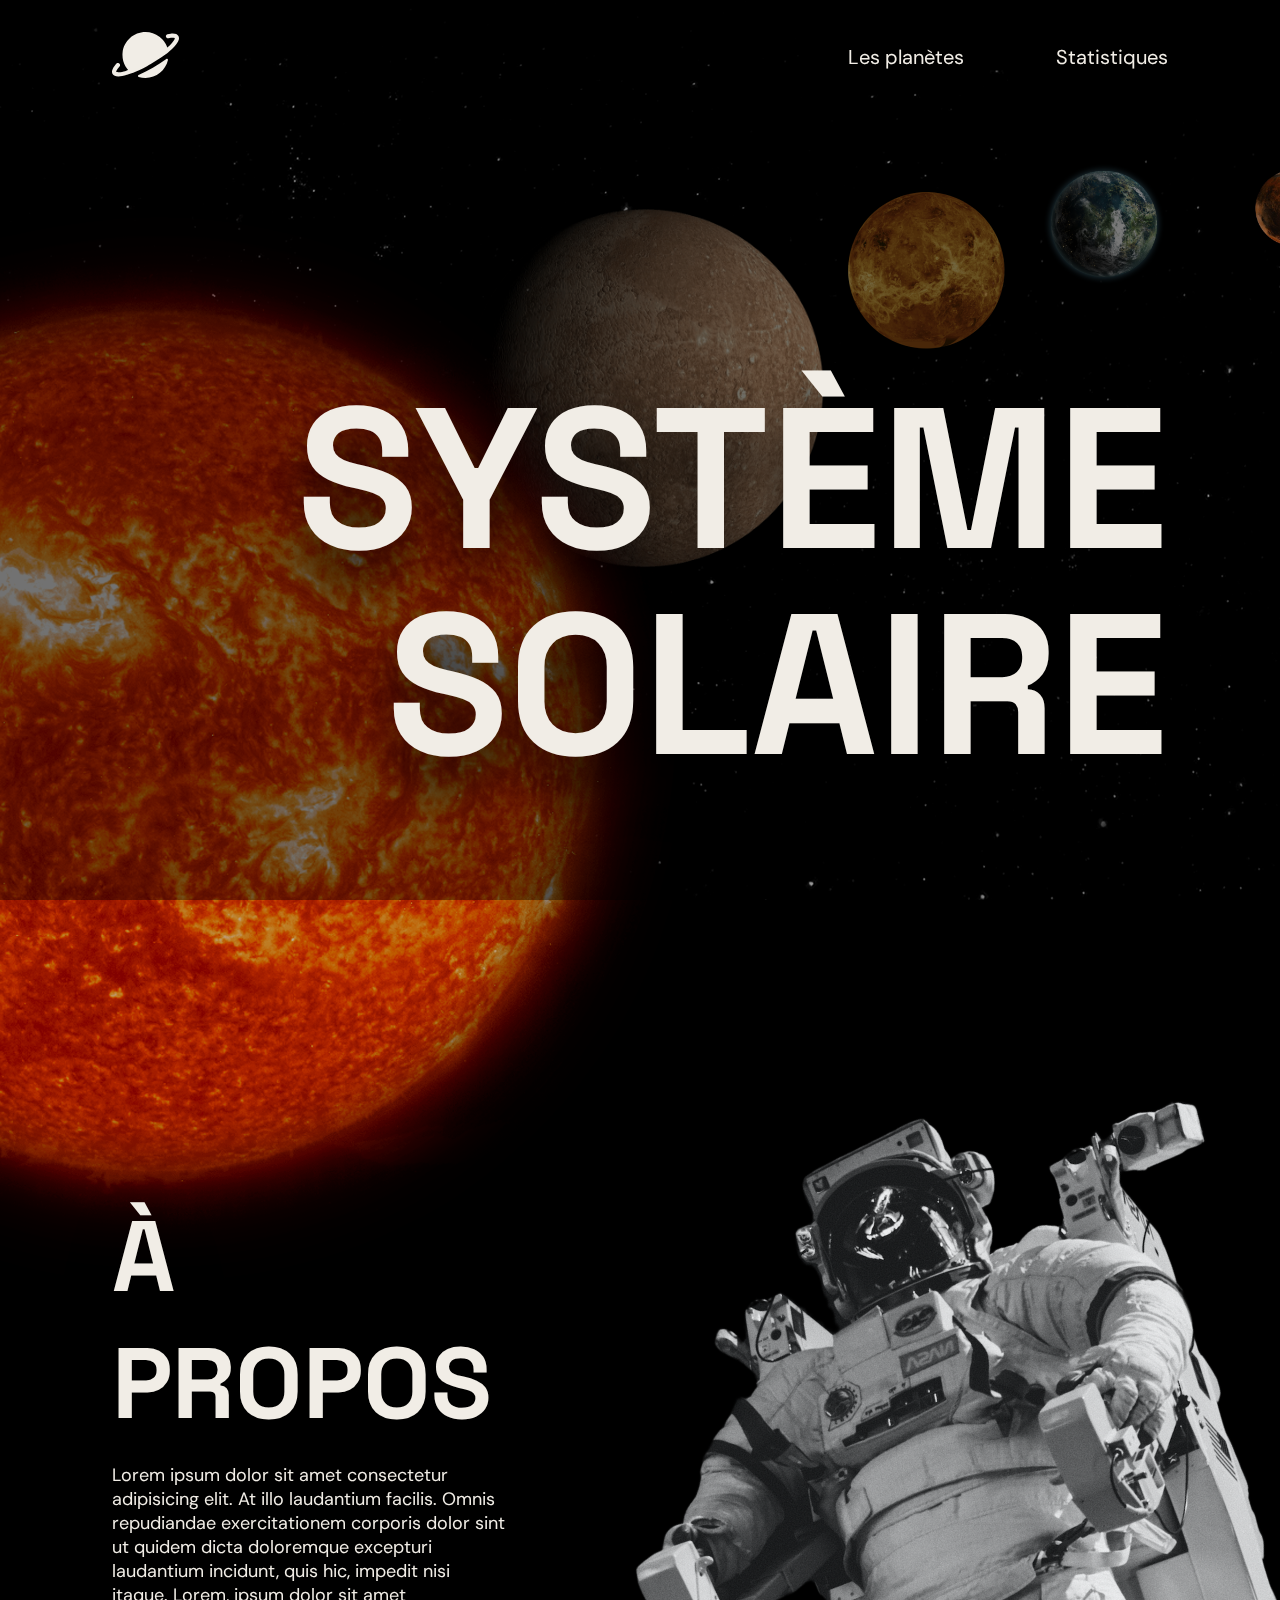
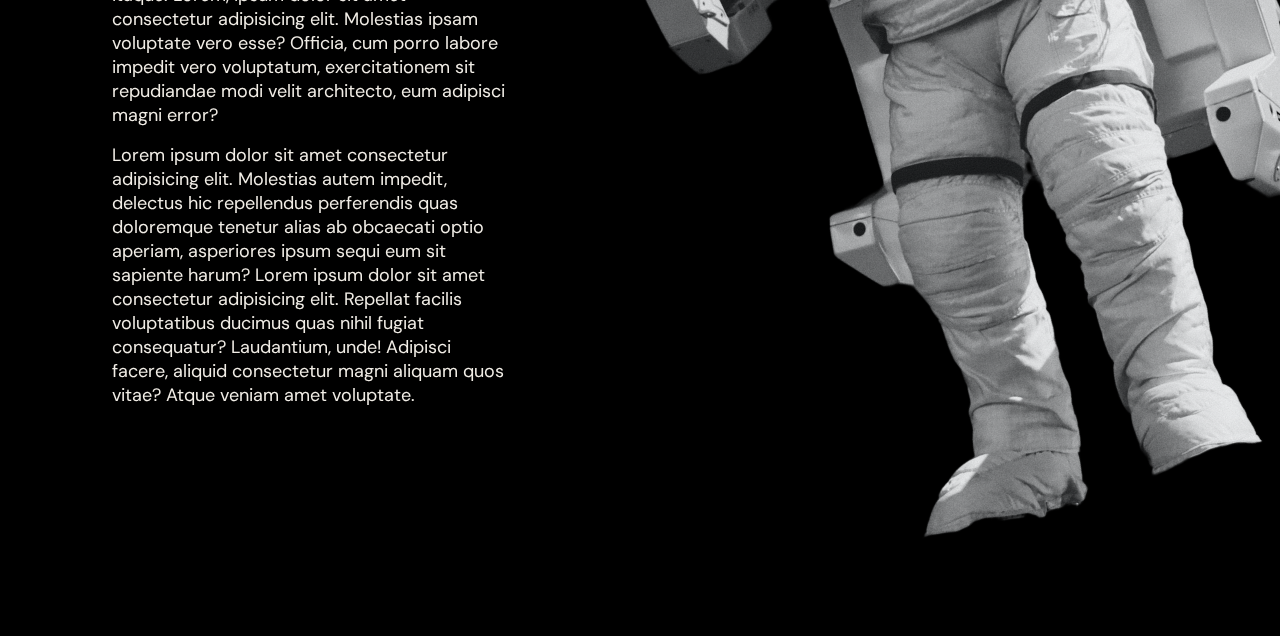
==== base elea/index.html @ c6d767b1 "code elea" ====
<!DOCTYPE html>
<html lang="fr">

<head>
    <meta charset="UTF-8">
    <meta name="viewport" content="width=device-width, initial-scale=1.0">
    <link rel="stylesheet" href="style.css">
    <title>systeme solaire</title>

    <!-- import fonts from Google Font -->
    <link rel="preconnect" href="https://fonts.googleapis.com">
    <link rel="preconnect" href="https://fonts.gstatic.com" crossorigin>
    <link
        href="https://fonts.googleapis.com/css2?family=DM+Sans:ital,opsz,wght@0,9..40,300;1,9..40,300&family=Space+Grotesk:wght@700&display=swap"
        rel="stylesheet">
</head>

<body>
    <div class="background">
        <div class="stars_background"></div>
        <div class="twinkling_background"></div>
    </div>
    <div class="solar_system">
        <div class="black_opacity"></div>
        <img src="./img/sun.png" alt="" class="sun">
        <img src="./img/mercure.png" alt="" class="mercure">
        <img src="./img/venus.png" alt="" class="venus">
        <img src="./img/earth.png" alt="" class="earth">
        <img src="./img/mars.png" alt="" class="mars">
        <img src="./img/jupiter.png" alt="" class="jupiter">
    </div>

    <header>
        <nav>
            <ul>
                <li>
                    <a href="index.html">
                        <svg xmlns="http://www.w3.org/2000/svg" width="67" height="46" viewBox="0 0 67 46" fill="none">
                            <path
                                d="M54.3257 27.0015C54.498 26.8751 54.7049 26.8044 54.9186 26.799C55.1323 26.7935 55.3426 26.8535 55.5211 26.9709C55.6997 27.0883 55.838 27.2575 55.9174 27.4557C55.9968 27.6539 56.0136 27.8716 55.9654 28.0796C53.6426 38.3264 44.452 46 33.4987 46C31.1726 46.0007 28.86 45.6482 26.6401 44.9545C26.4352 44.8915 26.2547 44.7671 26.1229 44.5983C25.9911 44.4294 25.9143 44.2243 25.9031 44.0105C25.8918 43.7967 25.9465 43.5846 26.0598 43.4029C26.1732 43.2211 26.3396 43.0785 26.5367 42.9943C31.4419 40.8354 36.2247 38.4093 40.8637 35.7271C45.5064 33.0649 50.0004 30.152 54.3257 27.0015ZM2.52055 33.9132C3.06887 33.184 3.71272 32.4182 4.44425 31.6224C4.68331 31.3594 4.98613 31.1624 5.32357 31.0502C5.661 30.938 6.02167 30.9144 6.37086 30.9818C6.72005 31.0491 7.046 31.2051 7.31732 31.4347C7.58864 31.6644 7.79619 31.9599 7.92 32.2928C7.92 32.3137 7.93439 32.3333 7.94225 32.3542C8.0727 32.7082 8.10324 33.0911 8.03055 33.4612C7.95785 33.8314 7.78471 34.1744 7.53002 34.453C4.55418 37.72 4.07259 39.4855 4.19561 39.858C4.45733 40.1494 6.42684 40.7584 11.8054 39.3966C12.5757 39.2015 13.4185 38.9637 14.3336 38.6831C14.9234 38.5019 15.5249 38.3063 16.1383 38.0964C15.1748 36.9929 14.3186 35.8005 13.5812 34.5353C13.5589 34.4974 13.5354 34.4595 13.5131 34.4203C11.5154 30.9449 10.4649 27.0073 10.4666 23C10.4661 22.1706 10.5098 21.3418 10.5975 20.517C11.8498 8.99483 21.6424 3.62943e-06 33.4987 3.62943e-06C38.5293 -0.00282266 43.4215 1.64508 47.4226 4.69017C49.8477 6.53335 51.8856 8.83531 53.4201 11.4647C53.4411 11.5026 53.4646 11.5405 53.4869 11.5784C54.2162 12.8472 54.8222 14.1827 55.2967 15.5668C55.7844 15.1425 56.2551 14.7213 56.7087 14.3031C57.4141 13.6497 58.0396 13.0447 58.5958 12.4736C62.4654 8.51915 62.9261 6.51319 62.8044 6.14205C62.5427 5.85063 60.7708 5.37495 56.4418 6.31324C56.0717 6.39452 55.6863 6.37279 55.3277 6.25043C54.9691 6.12807 54.6511 5.90977 54.4081 5.61932L54.361 5.56182C54.1352 5.29087 53.983 4.96652 53.9188 4.61989C53.8547 4.27326 53.8808 3.91599 53.9947 3.58235C54.1086 3.24871 54.3065 2.9499 54.5693 2.71459C54.8321 2.47928 55.1511 2.31537 55.4956 2.23858C56.5231 2.0061 57.5618 1.82596 58.6076 1.69887C62.6277 1.23756 65.2594 2.02819 66.4306 4.05114C66.8546 4.78034 67.2616 6.02313 66.7866 7.78864C66.0838 10.4101 63.5791 13.5909 60.034 16.9233C58.9046 17.9857 57.6706 19.0626 56.3541 20.1433C55.3962 20.9274 54.3911 21.7193 53.3573 22.506C52.6672 23.0288 51.9627 23.5515 51.2439 24.0742C50.525 24.5969 49.7965 25.1101 49.0584 25.6136C45.7332 27.9149 42.2195 30.1248 38.7738 32.1072C37.5228 32.8268 36.2734 33.5238 35.0259 34.1981C33.7783 34.8724 32.5408 35.5176 31.3133 36.1335C28.4473 37.571 25.6403 38.8674 22.9563 39.9795C21.8055 40.4569 20.6797 40.8995 19.5787 41.3072C18.0227 41.8848 16.5204 42.3932 15.0887 42.8218L14.9448 42.8649C11.5776 43.866 8.7392 44.3926 6.50666 44.4331H6.27896C3.44706 44.4331 1.5286 43.5994 0.575912 41.9502C-0.613647 39.9089 0.0419846 37.2038 2.52055 33.9132Z"
                                fill="#F1EDE6" />
                        </svg>
                    </a>
                </li>
                <div>
                    <li>
                        <a href="" class="text">
                            Les planètes
                        </a>
                    </li>
                    <li>
                        <a href="" class="text">
                            Statistiques
                        </a>
                    </li>
                </div>
            </ul>
        </nav>

        <div class="title">
            <h1>Système solaire</h1>
        </div>

        <section class="about">
            <div class="text">
                <h2>À propos</h2>
                <p>Lorem ipsum dolor sit amet consectetur adipisicing elit. At illo laudantium facilis. Omnis repudiandae exercitationem corporis dolor sint ut quidem dicta doloremque excepturi laudantium incidunt, quis hic, impedit nisi itaque. Lorem, ipsum dolor sit amet consectetur adipisicing elit. Molestias ipsam voluptate vero esse? Officia, cum porro labore impedit vero voluptatum, exercitationem sit repudiandae modi velit architecto, eum adipisci magni error?</p>
                <p>Lorem ipsum dolor sit amet consectetur adipisicing elit. Molestias autem impedit, delectus hic repellendus perferendis quas doloremque tenetur alias ab obcaecati optio aperiam, asperiores ipsum sequi eum sit sapiente harum? Lorem ipsum dolor sit amet consectetur adipisicing elit. Repellat facilis voluptatibus ducimus quas nihil fugiat consequatur? Laudantium, unde! Adipisci facere, aliquid consectetur magni aliquam quos vitae? Atque veniam amet voluptate.</p>
            </div>
            <img src="./img/astronaut.png" alt="">
        </section>
    </header>
</body>

</html>
---- base elea/style.css ----
*,
*::before,
*::after {
    padding: 0;
    margin: 0;
}

:root {
    --black: #000;
    --white: #F1EDE6;
}

body {
    background-color: var(--black);
    overflow-x: hidden;
}

nav {
    position: fixed;
    z-index: 1000;
    width: 100%;
    background-image: linear-gradient(180deg, #000 0%, transparent 100%);
}

nav ul {
    display: flex;
    padding: 2rem 7rem;
    justify-content: space-between;
    align-items: center;
    list-style-type: none;
}

nav div {
    width: 20%;
    display: flex;
    align-items: center;
    justify-content: space-between;
    min-width: 20rem;
}

.title {
    width: 100vw;
    max-width: 100%;
    height: 100vh;
    display: flex;
    flex-direction: column-reverse;
}

h1 {
    color: var(--white);
    text-align: right;
    text-shadow: 0px 30px 50px rgba(0, 0, 0, 0.75);
    font-family: 'Space Grotesk', sans-serif;
    font-size: 12.5rem;
    font-weight: 700;
    line-height: 103.5%;
    text-transform: uppercase;
    margin: 7rem;
}

h2 {
    color: var(--white);
    text-shadow: 0px 30px 50px rgba(0, 0, 0, 0.75);
    font-family: 'Space Grotesk', sans-serif;
    font-size: 6.25rem;
    font-weight: 700;
    text-transform: uppercase;
    margin-left: 7rem;
    margin-bottom: 1rem;
}

p {
    color: var(--white);
    text-shadow: 0px 30px 50px rgba(0, 0, 0, 0.75);
    font-family: 'DM Sans', sans-serif;
    font-size: 1.125rem;
    font-style: normal;
    z-index: 6;
    margin-left: 7rem;
    margin-bottom: 1rem;
}

a.text {
    font-family: 'DM Sans', sans-serif;
    color: var(--white);
    text-decoration: none;
    background-image: linear-gradient(180deg, transparent 95%, #ffffff 0);
    background-size: 0 100%;
    background-repeat: no-repeat;
    transition: background-size .3s ease;
    text-shadow: 0px 30px 50px rgba(0, 0, 0, 0.75);
    font-size: 1.25rem;
}

a.text:hover {
    background-size: 100% 100%;
    cursor: pointer;
}

section.about {
    margin-top: 5rem;
    display: flex;
    align-items: center;
}

section.about p {
    width: 80%;
}

section.about img {
    animation: bouncing 5s ease infinite;
}

@keyframes bouncing {
    50% {
        transform: translateY(2rem);
    }
    100% {
        transform: rotate(-2rem);
    }
}

/* ----------------- code inspiré de CodePen : https://codepen.io/WebSonick/pen/nBPZZO ----------------- */

.stars_background,
.twinkling_background {
    top: 0;
    left: 0;
    right: 0;
    bottom: 0;
    width: 100%;
    height: 100%;
    display: block;
    position: fixed;
}

.stars_background {
    background: var(--black) url(./img/stars.png) repeat top center;
    z-index: -11;
}

.twinkling_background {
    background: transparent url(./img/twinkling.png) repeat top center;
    z-index: -10;
    animation: move-twink-back 200s linear infinite;
}

@keyframes move-twink-back {
    from {
        background-position: 0 0;
    }

    to {
        background-position: 5000px -5000px;
    }
}

.black_opacity {
    position: fixed;
    z-index: -1;
    background-color: #000;
    opacity: 40%;
    width: 100%;
    height: 100%;
}

/* ---------------- système solaire ------------------ */

/* animation de rotation des planètes */

@keyframes rotation {
    0% {
        transform: rotate(0deg);
    }

    25% {
        transform: rotate(90deg);
    }

    50% {
        transform: rotate(180deg);
    }

    100% {
        transform: rotate(360deg);
    }
}

@keyframes inv-rotation {
    0% {
        transform: rotate(0deg);
    }

    25% {
        transform: rotate(-90deg);
    }

    50% {
        transform: rotate(-180deg);
    }

    100% {
        transform: rotate(-360deg);
    }
}

/* style des planètes */

.sun {
    position: absolute;
    top: 12rem;
    left: -25rem;
    animation: rotation 1000s linear infinite;
    z-index: -2;
}

.mercure {
    position: absolute;
    top: 12rem;
    left: 28rem;
    animation: inv-rotation 800s linear infinite;
    z-index: -3;
    opacity: 75%;
    width: 25rem;
}

.venus {
    position: absolute;
    top: 12rem;
    left: 53rem;
    animation: rotation 500s linear infinite;
    z-index: -4;
    opacity: 75%;
}

.earth {
    position: absolute;
    top: 10rem;
    left: 65rem;
    animation: inv-rotation 500s linear infinite;
    z-index: -5;
    width: 8rem;
}

.mars {
    position: absolute;
    top: 10rem;
    left: 78rem;
    animation: rotation 300s linear infinite;
    z-index: -6;
    width: 6rem;
}

.jupiter {
    position: absolute;
    top: 6rem;
    left: 90rem;
    animation: inv-rotation 700s linear infinite;
    z-index: -7;
    width: 15rem;
}
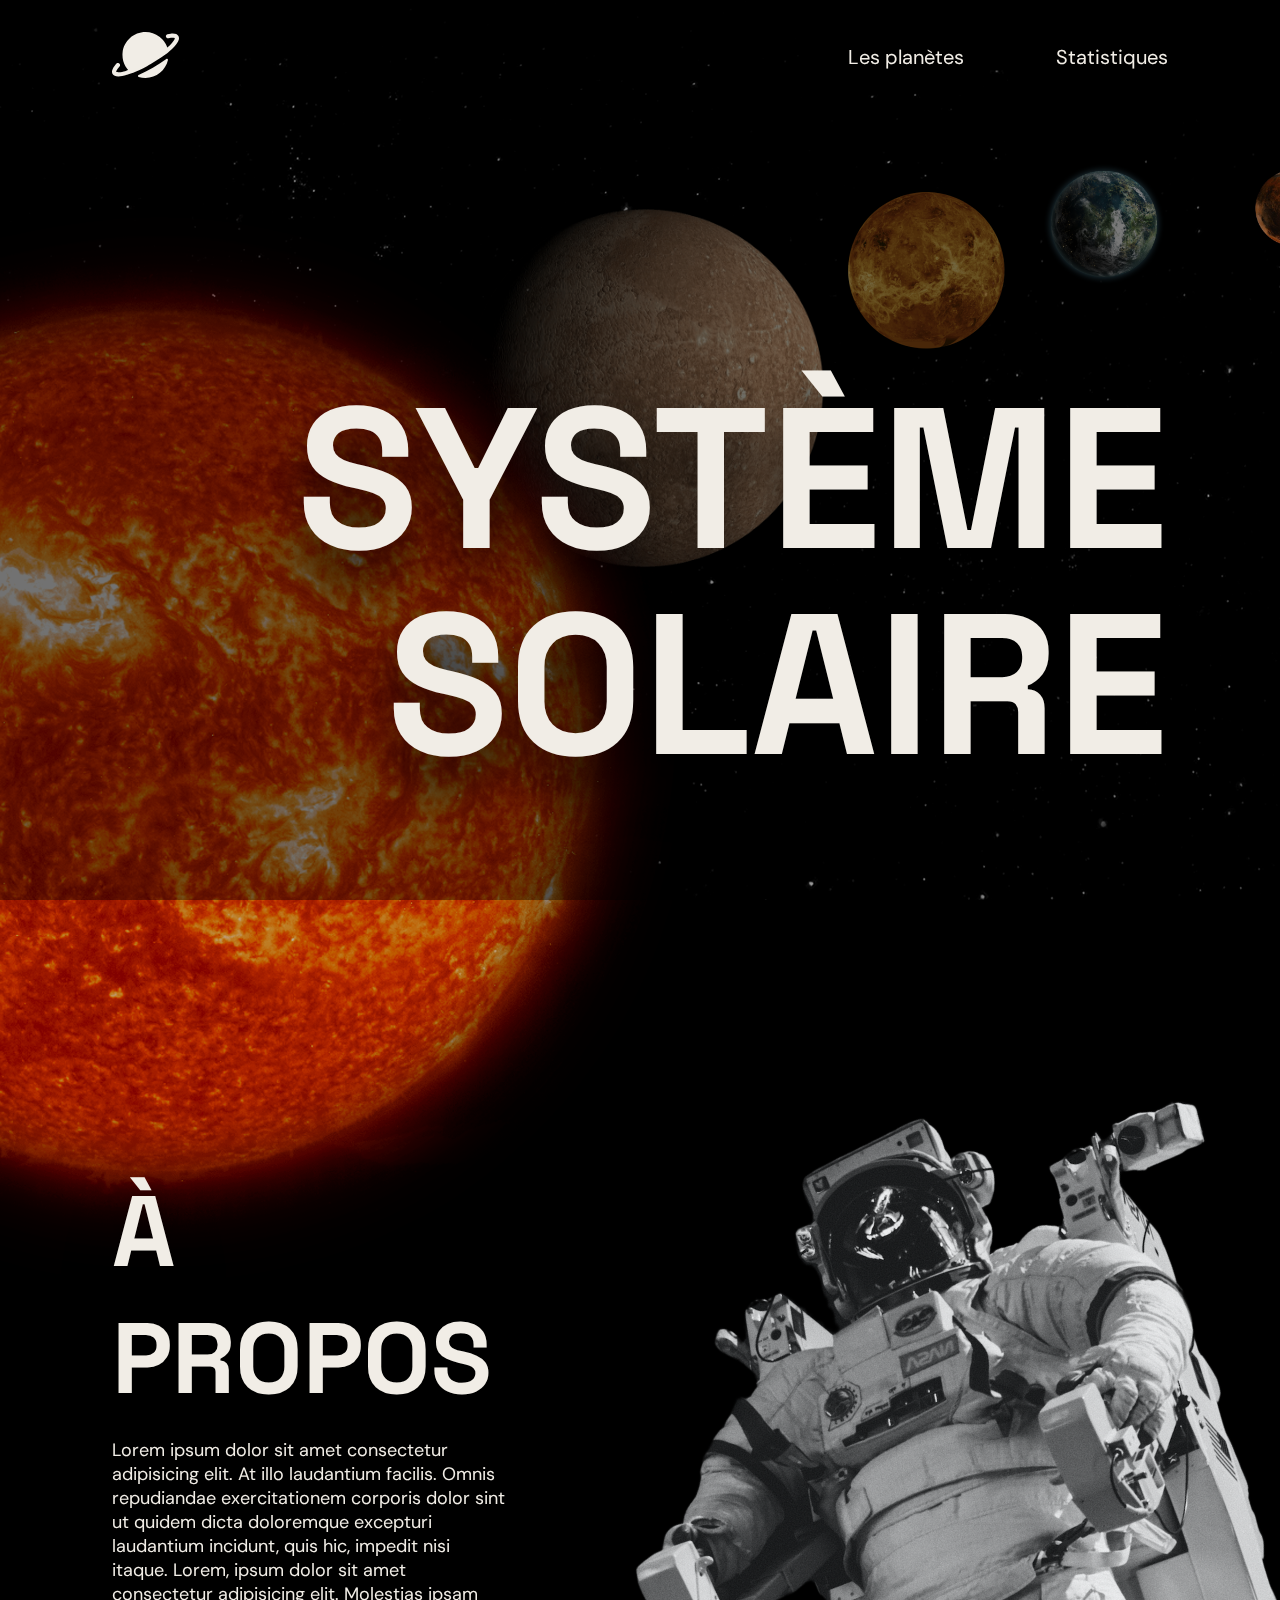
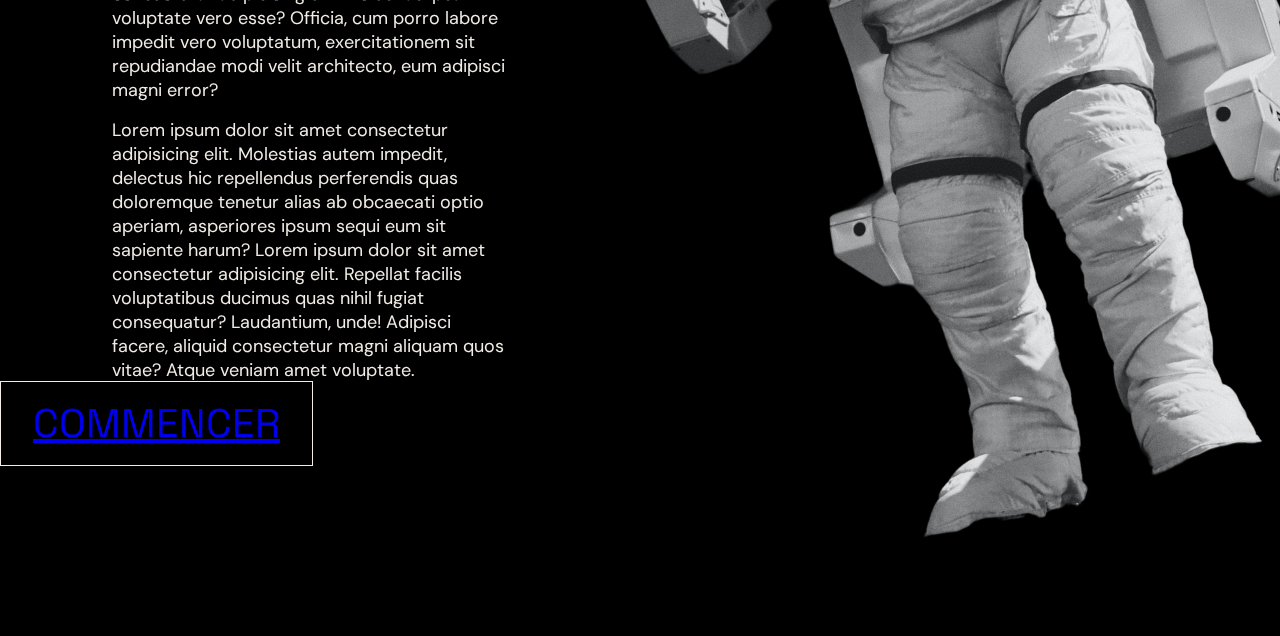
==== commit 8a4acd2d: "modification html css elea" ====
--- a/base elea/index.html
+++ b/base elea/index.html
@@ -66,6 +66,9 @@
                 <h2>À propos</h2>
                 <p>Lorem ipsum dolor sit amet consectetur adipisicing elit. At illo laudantium facilis. Omnis repudiandae exercitationem corporis dolor sint ut quidem dicta doloremque excepturi laudantium incidunt, quis hic, impedit nisi itaque. Lorem, ipsum dolor sit amet consectetur adipisicing elit. Molestias ipsam voluptate vero esse? Officia, cum porro labore impedit vero voluptatum, exercitationem sit repudiandae modi velit architecto, eum adipisci magni error?</p>
                 <p>Lorem ipsum dolor sit amet consectetur adipisicing elit. Molestias autem impedit, delectus hic repellendus perferendis quas doloremque tenetur alias ab obcaecati optio aperiam, asperiores ipsum sequi eum sit sapiente harum? Lorem ipsum dolor sit amet consectetur adipisicing elit. Repellat facilis voluptatibus ducimus quas nihil fugiat consequatur? Laudantium, unde! Adipisci facere, aliquid consectetur magni aliquam quos vitae? Atque veniam amet voluptate.</p>
+                <a href="planets.html" class="button-start-now">
+                    Commencer
+                </a>
             </div>
             <img src="./img/astronaut.png" alt="">
         </section>
--- a/base elea/style.css
+++ b/base elea/style.css
@@ -118,6 +118,14 @@
     100% {
         transform: rotate(-2rem);
     }
+}
+
+a.button-start-now {
+    border: 1px solid #F1EDE6;
+    padding: 1rem 2rem;
+    font-family: 'Space Grotesk', sans-serif;
+    text-transform: uppercase;
+    font-size: 2.5rem;
 }
 
 /* ----------------- code inspiré de CodePen : https://codepen.io/WebSonick/pen/nBPZZO ----------------- */
